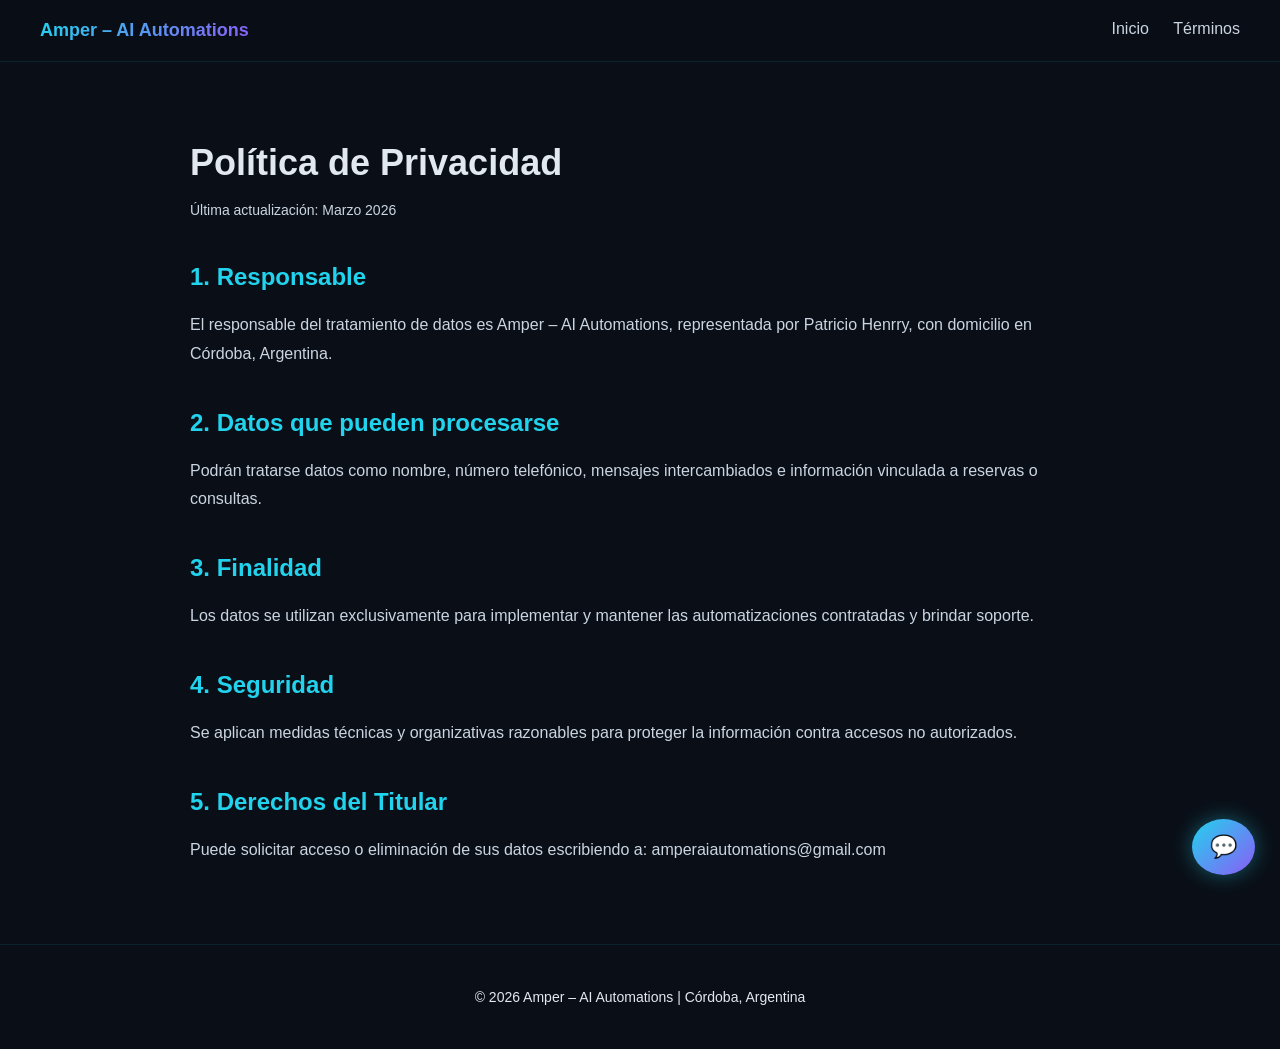
==== privacidad.html @ 8827819e "Initial Commit" ====
<!DOCTYPE html>
<html lang="es">
<head>
    <meta charset="UTF-8">
    <meta name="viewport" content="width=device-width, initial-scale=1.0">
    <title>Política de Privacidad | Amper – AI Automations</title>
    <link rel="stylesheet" href="styles.css">
</head>
<body>

<header>
    <div class="logo">Amper – AI Automations</div>
    <nav>
        <a href="index.html">Inicio</a>
        <a href="terminos.html">Términos</a>
    </nav>
</header>

<section class="legal-container">
    <h1>Política de Privacidad</h1>
    <p class="update">Última actualización: Marzo 2026</p>

    <h2>1. Responsable</h2>
    <p>
        El responsable del tratamiento de datos es Amper – AI Automations,
        representada por Patricio Henrry, con domicilio en Córdoba, Argentina.
    </p>

    <h2>2. Datos que pueden procesarse</h2>
    <p>
        Podrán tratarse datos como nombre, número telefónico, mensajes intercambiados
        e información vinculada a reservas o consultas.
    </p>

    <h2>3. Finalidad</h2>
    <p>
        Los datos se utilizan exclusivamente para implementar y mantener
        las automatizaciones contratadas y brindar soporte.
    </p>

    <h2>4. Seguridad</h2>
    <p>
        Se aplican medidas técnicas y organizativas razonables para proteger
        la información contra accesos no autorizados.
    </p>

    <h2>5. Derechos del Titular</h2>
    <p>
        Puede solicitar acceso o eliminación de sus datos escribiendo a:
        amperaiautomations@gmail.com
    </p>
</section>

<footer>
    <p>© 2026 Amper – AI Automations | Córdoba, Argentina</p>
</footer>

<a href="https://wa.me/5493385440341" class="whatsapp-float" target="_blank">💬</a>

</body>
</html>
---- styles.css ----
body {
    margin: 0;
    font-family: 'Segoe UI', Arial, sans-serif;
    background: #0a0f17; /* Un poco más suave que #0f172a */
    color: #e2e8f0;
}

header {
    display: flex;
    justify-content: space-between;
    padding: 20px 40px;
    background: rgba(10, 15, 23, 0.95); /* Transparente y más suave */
    backdrop-filter: blur(10px);
    position: sticky;
    top: 0;
    z-index: 100;
    border-bottom: 1px solid rgba(34, 211, 238, 0.1);
}

.logo {
    font-weight: bold;
    font-size: 18px;
    background: linear-gradient(135deg, #22d3ee, #8b5cf6);
    -webkit-background-clip: text;
    -webkit-text-fill-color: transparent;
}

nav a {
    margin-left: 20px;
    text-decoration: none;
    color: #cbd5e1;
    transition: color 0.3s;
}

nav a:hover {
    color: #22d3ee;
}

.hero {
    position: relative;
    height: 100vh;
    overflow: hidden;
    display: flex;
    align-items: center;
    justify-content: center;
    text-align: center;
}

.hero-video {
    position: absolute;
    top: 50%;
    left: 50%;
    min-width: 100%;
    min-height: 100%;
    width: auto;
    height: auto;
    transform: translate(-50%, -50%) scale(1.1);
    z-index: 0;
}

.hero-overlay {
    position: absolute;
    inset: 0;
    background: linear-gradient(
        180deg,
        rgba(5,12,22,0.8),
        rgba(12,22,40,0.95)
    );
    z-index: 1;
}

.hero-content {
    position: relative;
    z-index: 2;
    max-width: 900px;
    padding: 20px;
    transition: transform 0.1s linear, opacity 0.1s linear;
}

.hero-content h1 {
    font-size: 48px;
    color: white;
    text-shadow: 
        0 4px 20px rgba(0,0,0,0.5),
        0 0 30px rgba(34, 211, 238, 0.4);
    margin-bottom: 20px;
}

.hero-content p {
    font-size: 18px;
    color: #e2e8f0;
    text-shadow: 0 2px 10px rgba(0,0,0,0.5);
    background: rgba(15, 25, 40, 0.5);
    padding: 15px 25px;
    border-radius: 50px;
    backdrop-filter: blur(5px);
    border: 1px solid rgba(255,255,255,0.1);
    display: inline-block;
    margin: 20px auto;
}

.btn-primary {
    display: inline-block;
    margin-top: 30px;
    padding: 15px 35px;
    border-radius: 40px;
    background: linear-gradient(135deg, #22d3ee, #8b5cf6);
    color: white;
    text-decoration: none;
    font-weight: bold;
    transition: 0.3s;
    box-shadow: 0 0 20px rgba(34, 211, 238, 0.3);
    border: none;
}

.btn-primary:hover {
    transform: translateY(-3px);
    box-shadow: 0 0 30px rgba(139, 92, 246, 0.5);
}

/* PROBLEM/SOLUTION - Fondos más suaves */
.problem-solution {
    display: flex;
    justify-content: center;
    gap: 40px;
    padding: 80px 20px;
    flex-wrap: wrap;
    background: #0e131d; /* Más suave que el anterior */
}

.problem-card, .solution-card {
    background: #18212b; /* Menos contraste que #1e293b */
    padding: 40px;
    border-radius: 24px;
    width: 350px;
    position: relative;
    overflow: hidden;
    border: 1px solid rgba(255,255,255,0.03);
    text-align: center; /* Centra todo el texto */
    display: flex;
    flex-direction: column;
    align-items: center; /* Centra los elementos hijos */
}

.problem-card::before {
    content: '';
    position: absolute;
    top: 0;
    left: 0;
    right: 0;
    height: 4px;
    background: linear-gradient(90deg, #ef4444, #f97316);
}

.solution-card::before {
    content: '';
    position: absolute;
    top: 0;
    left: 0;
    right: 0;
    height: 4px;
    background: linear-gradient(90deg, #22d3ee, #8b5cf6);
    text-align: center; /* Asegura que los párrafos también estén centrados */
    max-width: 280px; /* Opcional: controla el ancho del texto para mejor lectura */
    margin-left: auto;
    margin-right: auto;
}

.card-icon {
    font-size: 48px;
    margin-bottom: 20px;
}

/* FEATURES */
.features {
    padding: 80px 20px;
    text-align: center;
    background: #0a0f17;
}

.features h2 {
    background: linear-gradient(135deg, #22d3ee, #8b5cf6);
    -webkit-background-clip: text;
    -webkit-text-fill-color: transparent;
    display: inline-block;
    margin-bottom: 20px;
}

.cards {
    display: flex;
    flex-wrap: wrap;
    justify-content: center;
    gap: 30px;
    margin-top: 40px;
}

.card {
    background: #18212b; /* Más suave */
    padding: 30px;
    border-radius: 20px;
    width: 260px;
    transition: transform 0.3s;
    border: 1px solid rgba(34, 211, 238, 0.1);
}

.card:hover {
    transform: translateY(-5px);
    border-color: rgba(34, 211, 238, 0.3);
}

.card-icon-large {
    font-size: 56px;
    margin-bottom: 20px;
}

.card-tag {
    display: inline-block;
    background: #0e131d;
    color: #22d3ee;
    padding: 4px 12px;
    border-radius: 20px;
    font-size: 12px;
    margin-top: 15px;
}

/* HOW */
.how {
    padding: 80px 20px;
    text-align: center;
    background: #0e131d; /* Más suave */
}

.steps {
    display: flex;
    justify-content: center;
    gap: 40px;
    flex-wrap: wrap;
    margin-top: 40px;
}

.step-item {
    display: flex;
    align-items: center;
    gap: 20px;
    background: #18212b;
    padding: 20px;
    border-radius: 16px;
    min-width: 250px;
}

.step-number {
    font-size: 36px;
    font-weight: bold;
    color: #22d3ee;
    background: #0e131d;
    width: 60px;
    height: 60px;
    display: flex;
    align-items: center;
    justify-content: center;
    border-radius: 50%;
}

.step-content small {
    color: #94a3b8;
    font-size: 12px;
}

/* TECH */
.tech {
    padding: 80px 20px;
    text-align: center;
    background: #0a0f17;
}

.tech-badges {
    display: flex;
    justify-content: center;
    gap: 15px;
    margin: 30px 0;
    flex-wrap: wrap;
}

.badge {
    background: #18212b;
    padding: 8px 20px;
    border-radius: 30px;
    font-size: 14px;
    border: 1px solid rgba(34, 211, 238, 0.3);
    color: #22d3ee;
}

.disclaimer {
    font-size: 13px;
    color: #94a3b8;
    margin-top: 20px;
}

/* CTA */
.cta {
    text-align: center;
    padding: 100px 20px;
    background: linear-gradient(135deg, #1a2a3a, #0e1a2a);
    color: white;
}

.btn-secondary {
    display: inline-block;
    margin-top: 20px;
    padding: 15px 30px;
    background: #22d3ee;
    color: #0a0f17;
    border-radius: 30px;
    text-decoration: none;
    font-weight: bold;
    transition: 0.3s;
}

.btn-secondary:hover {
    background: #8b5cf6;
    color: white;
    transform: translateY(-3px);
}

.cta-divider {
    display: block;
    margin: 15px 0;
    color: #94a3b8;
    font-size: 14px;
}

.btn-whatsapp {
    display: inline-block;
    padding: 15px 30px;
    background: #25D366;
    color: white;
    border-radius: 30px;
    text-decoration: none;
    font-weight: bold;
    margin-top: 10px;
    transition: 0.3s;
}

.btn-whatsapp:hover {
    background: #128C7E;
    transform: translateY(-3px);
}

/* FOOTER */
footer {
    text-align: center;
    padding: 30px;
    background: #0a0f17;
    font-size: 14px;
    border-top: 1px solid rgba(34, 211, 238, 0.1);
}

.footer-links {
    margin-top: 10px;
}

.footer-links a {
    color: #94a3b8;
    text-decoration: none;
    margin: 0 5px;
    transition: color 0.3s;
}

.footer-links a:hover {
    color: #22d3ee;
}

/* WhatsApp Float */
.whatsapp-float {
    position: fixed;
    bottom: 25px;
    right: 25px;
    background: linear-gradient(135deg, #22d3ee, #8b5cf6);
    color: white;
    font-size: 22px;
    padding: 15px 18px;
    border-radius: 50%;
    text-decoration: none;
    box-shadow: 0 0 20px rgba(34, 211, 238, 0.4);
    transition: 0.3s;
    z-index: 1000;
}

.whatsapp-float:hover {
    transform: scale(1.1);
    box-shadow: 0 0 30px rgba(139, 92, 246, 0.6);
}

/* Legal pages */
.legal-container {
    max-width: 900px;
    margin: 80px auto;
    padding: 0 20px;
}

.legal-container h1 {
    font-size: 36px;
    margin-bottom: 10px;
}

.legal-container h2 {
    margin-top: 40px;
    color: #22d3ee;
}

.legal-container p {
    color: #cbd5e1;
    line-height: 1.8;
}

.update {
    color: #94a3b8;
    font-size: 14px;
}

/* Particles */
.particles {
    position: absolute;
    inset: 0;
    background-image: radial-gradient(#22d3ee 1px, transparent 1px);
    background-size: 40px 40px;
    opacity: 0.08;
    animation: moveParticles 20s linear infinite;
    z-index: 1;
    pointer-events: none;
}

@keyframes moveParticles {
    from { transform: translateY(0); }
    to { transform: translateY(-40px); }
}

/* Responsive */
@media (max-width: 768px) {
    .hero h1 {
        font-size: 32px;
    }
    
    .hero-content p {
        font-size: 16px;
        padding: 12px 20px;
    }
    
    .problem-card, .solution-card {
        width: 100%;
    }
    
    .step-item {
        flex-direction: column;
        text-align: center;
        width: 100%;
    }
    
    .step-content {
        text-align: center;
    }
    
    .cards {
        gap: 20px;
    }
    
    .card {
        width: 100%;
        max-width: 300px;
    }
}
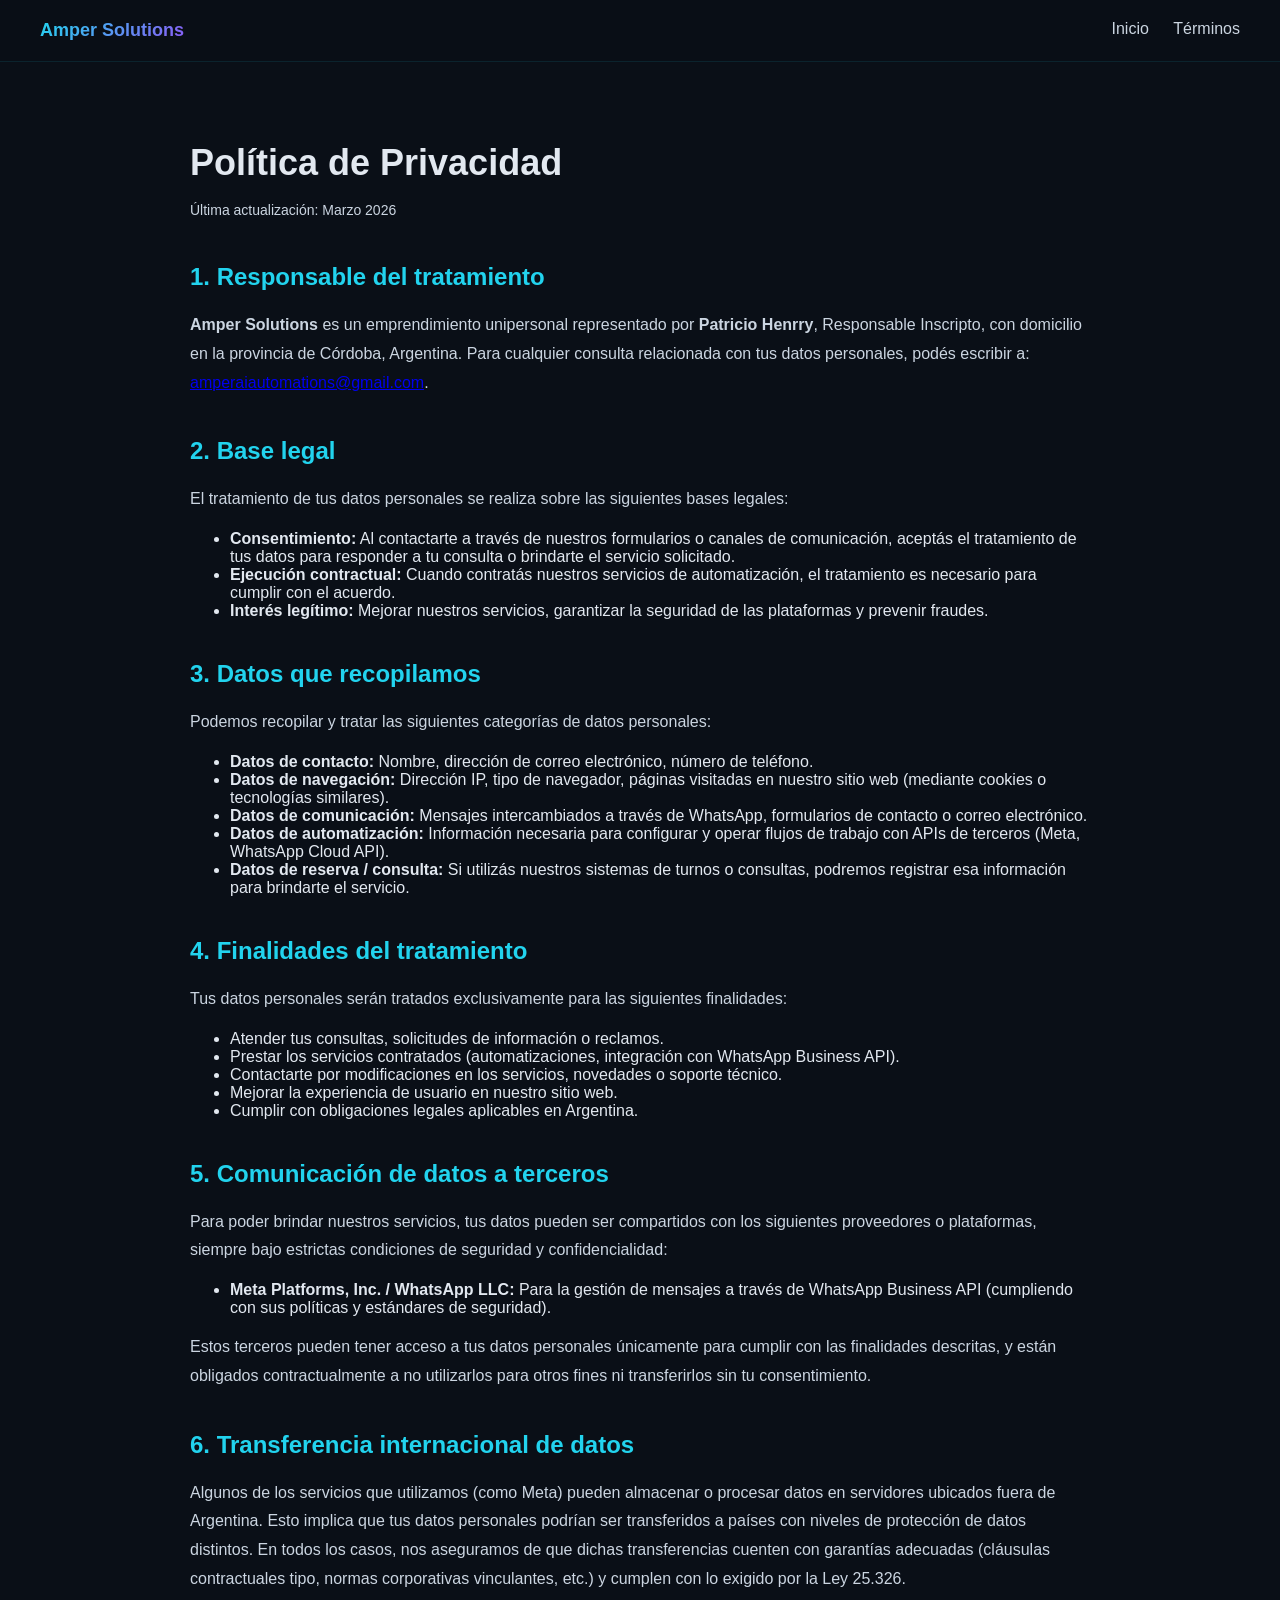
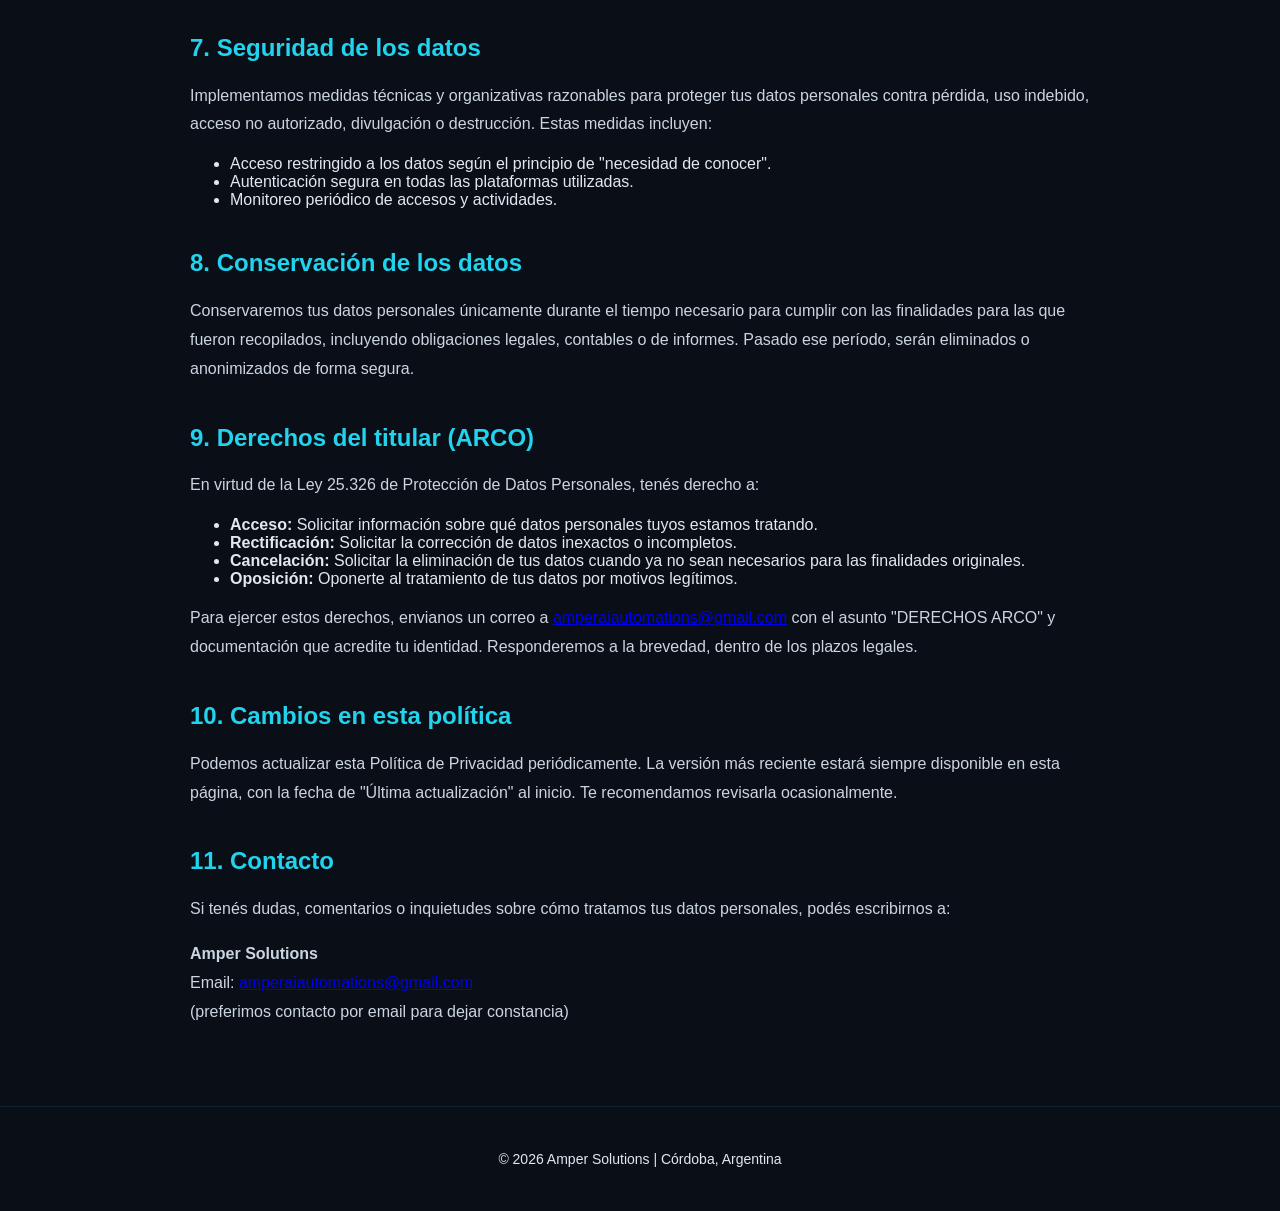
==== commit 452bcafe: "Actualización de Privacidad" ====
--- a/privacidad.html
+++ b/privacidad.html
@@ -3,13 +3,13 @@
 <head>
     <meta charset="UTF-8">
     <meta name="viewport" content="width=device-width, initial-scale=1.0">
-    <title>Política de Privacidad | Amper – AI Automations</title>
+    <title>Política de Privacidad | Amper Solutions</title>
     <link rel="stylesheet" href="styles.css">
 </head>
 <body>
 
 <header>
-    <div class="logo">Amper – AI Automations</div>
+    <div class="logo">Amper Solutions</div>
     <nav>
         <a href="index.html">Inicio</a>
         <a href="terminos.html">Términos</a>
@@ -20,42 +20,106 @@
     <h1>Política de Privacidad</h1>
     <p class="update">Última actualización: Marzo 2026</p>
 
-    <h2>1. Responsable</h2>
+    <h2>1. Responsable del tratamiento</h2>
     <p>
-        El responsable del tratamiento de datos es Amper – AI Automations,
-        representada por Patricio Henrry, con domicilio en Córdoba, Argentina.
+        <strong>Amper Solutions</strong> es un emprendimiento unipersonal representado por 
+        <strong>Patricio Henrry</strong>, Responsable Inscripto, con domicilio en la provincia de Córdoba, Argentina.  
+        Para cualquier consulta relacionada con tus datos personales, podés escribir a:  
+        <a href="mailto:amperaiautomations@gmail.com">amperaiautomations@gmail.com</a>.
     </p>
 
-    <h2>2. Datos que pueden procesarse</h2>
+    <h2>2. Base legal</h2>
     <p>
-        Podrán tratarse datos como nombre, número telefónico, mensajes intercambiados
-        e información vinculada a reservas o consultas.
+        El tratamiento de tus datos personales se realiza sobre las siguientes bases legales:
     </p>
+    <ul>
+        <li><strong>Consentimiento:</strong> Al contactarte a través de nuestros formularios o canales de comunicación, aceptás el tratamiento de tus datos para responder a tu consulta o brindarte el servicio solicitado.</li>
+        <li><strong>Ejecución contractual:</strong> Cuando contratás nuestros servicios de automatización, el tratamiento es necesario para cumplir con el acuerdo.</li>
+        <li><strong>Interés legítimo:</strong> Mejorar nuestros servicios, garantizar la seguridad de las plataformas y prevenir fraudes.</li>
+    </ul>
 
-    <h2>3. Finalidad</h2>
-    <p>
-        Los datos se utilizan exclusivamente para implementar y mantener
-        las automatizaciones contratadas y brindar soporte.
-    </p>
+    <h2>3. Datos que recopilamos</h2>
+    <p>Podemos recopilar y tratar las siguientes categorías de datos personales:</p>
+    <ul>
+        <li><strong>Datos de contacto:</strong> Nombre, dirección de correo electrónico, número de teléfono.</li>
+        <li><strong>Datos de navegación:</strong> Dirección IP, tipo de navegador, páginas visitadas en nuestro sitio web (mediante cookies o tecnologías similares).</li>
+        <li><strong>Datos de comunicación:</strong> Mensajes intercambiados a través de WhatsApp, formularios de contacto o correo electrónico.</li>
+        <li><strong>Datos de automatización:</strong> Información necesaria para configurar y operar flujos de trabajo con APIs de terceros (Meta, WhatsApp Cloud API).</li>
+        <li><strong>Datos de reserva / consulta:</strong> Si utilizás nuestros sistemas de turnos o consultas, podremos registrar esa información para brindarte el servicio.</li>
+    </ul>
 
-    <h2>4. Seguridad</h2>
-    <p>
-        Se aplican medidas técnicas y organizativas razonables para proteger
-        la información contra accesos no autorizados.
-    </p>
+    <h2>4. Finalidades del tratamiento</h2>
+    <p>Tus datos personales serán tratados exclusivamente para las siguientes finalidades:</p>
+    <ul>
+        <li>Atender tus consultas, solicitudes de información o reclamos.</li>
+        <li>Prestar los servicios contratados (automatizaciones, integración con WhatsApp Business API).</li>
+        <li>Contactarte por modificaciones en los servicios, novedades o soporte técnico.</li>
+        <li>Mejorar la experiencia de usuario en nuestro sitio web.</li>
+        <li>Cumplir con obligaciones legales aplicables en Argentina.</li>
+    </ul>
 
-    <h2>5. Derechos del Titular</h2>
-    <p>
-        Puede solicitar acceso o eliminación de sus datos escribiendo a:
-        amperaiautomations@gmail.com
-    </p>
+    <h2>5. Comunicación de datos a terceros</h2>
+<p>
+    Para poder brindar nuestros servicios, tus datos pueden ser compartidos con los siguientes proveedores o plataformas, siempre bajo estrictas condiciones de seguridad y confidencialidad:
+</p>
+<ul>
+    <li><strong>Meta Platforms, Inc. / WhatsApp LLC:</strong> Para la gestión de mensajes a través de WhatsApp Business API (cumpliendo con sus políticas y estándares de seguridad).</li>
+</ul>
+<p>
+    Estos terceros pueden tener acceso a tus datos personales únicamente para cumplir con las finalidades descritas, y están obligados contractualmente a no utilizarlos para otros fines ni transferirlos sin tu consentimiento.
+</p>
+
+<h2>6. Transferencia internacional de datos</h2>
+<p>
+    Algunos de los servicios que utilizamos (como Meta) pueden almacenar o procesar datos en servidores ubicados fuera de Argentina. Esto implica que tus datos personales podrían ser transferidos a países con niveles de protección de datos distintos. En todos los casos, nos aseguramos de que dichas transferencias cuenten con garantías adecuadas (cláusulas contractuales tipo, normas corporativas vinculantes, etc.) y cumplen con lo exigido por la Ley 25.326.
+
+
+<h2>7. Seguridad de los datos</h2>
+<p>
+    Implementamos medidas técnicas y organizativas razonables para proteger tus datos personales contra pérdida, uso indebido, acceso no autorizado, divulgación o destrucción. Estas medidas incluyen:
+</p>
+<ul>
+    <li>Acceso restringido a los datos según el principio de "necesidad de conocer".</li>
+    <li>Autenticación segura en todas las plataformas utilizadas.</li>
+    <li>Monitoreo periódico de accesos y actividades.</li>
+</ul>
+</p>
+
+<h2>8. Conservación de los datos</h2>
+<p>
+    Conservaremos tus datos personales únicamente durante el tiempo necesario para cumplir con las finalidades para las que fueron recopilados, incluyendo obligaciones legales, contables o de informes. Pasado ese período, serán eliminados o anonimizados de forma segura.
+</p>
+
+<h2>9. Derechos del titular (ARCO)</h2>
+<p>
+    En virtud de la Ley 25.326 de Protección de Datos Personales, tenés derecho a:
+</p>
+<ul>
+    <li><strong>Acceso:</strong> Solicitar información sobre qué datos personales tuyos estamos tratando.</li>
+    <li><strong>Rectificación:</strong> Solicitar la corrección de datos inexactos o incompletos.</li>
+    <li><strong>Cancelación:</strong> Solicitar la eliminación de tus datos cuando ya no sean necesarios para las finalidades originales.</li>
+    <li><strong>Oposición:</strong> Oponerte al tratamiento de tus datos por motivos legítimos.</li>
+</ul>
+<p>
+    Para ejercer estos derechos, envianos un correo a <a href="mailto:amperaiautomations@gmail.com">amperaiautomations@gmail.com</a> con el asunto "DERECHOS ARCO" y documentación que acredite tu identidad. Responderemos a la brevedad, dentro de los plazos legales.
+</p>
+
+<h2>10. Cambios en esta política</h2>
+<p>
+    Podemos actualizar esta Política de Privacidad periódicamente. La versión más reciente estará siempre disponible en esta página, con la fecha de "Última actualización" al inicio. Te recomendamos revisarla ocasionalmente.
+</p>
+
+<h2>11. Contacto</h2>
+<p>
+    Si tenés dudas, comentarios o inquietudes sobre cómo tratamos tus datos personales, podés escribirnos a:
+</p>
+<p>
+    <strong>Amper Solutions</strong><br>
+    Email: <a href="mailto:amperaiautomations@gmail.com">amperaiautomations@gmail.com</a><br>
+    (preferimos contacto por email para dejar constancia)
+</p>
 </section>
 
 <footer>
-    <p>© 2026 Amper – AI Automations | Córdoba, Argentina</p>
+    <p>© 2026 Amper Solutions | Córdoba, Argentina</p>
 </footer>
-
-<a href="https://wa.me/5493385440341" class="whatsapp-float" target="_blank">💬</a>
-
-</body>
-</html>
